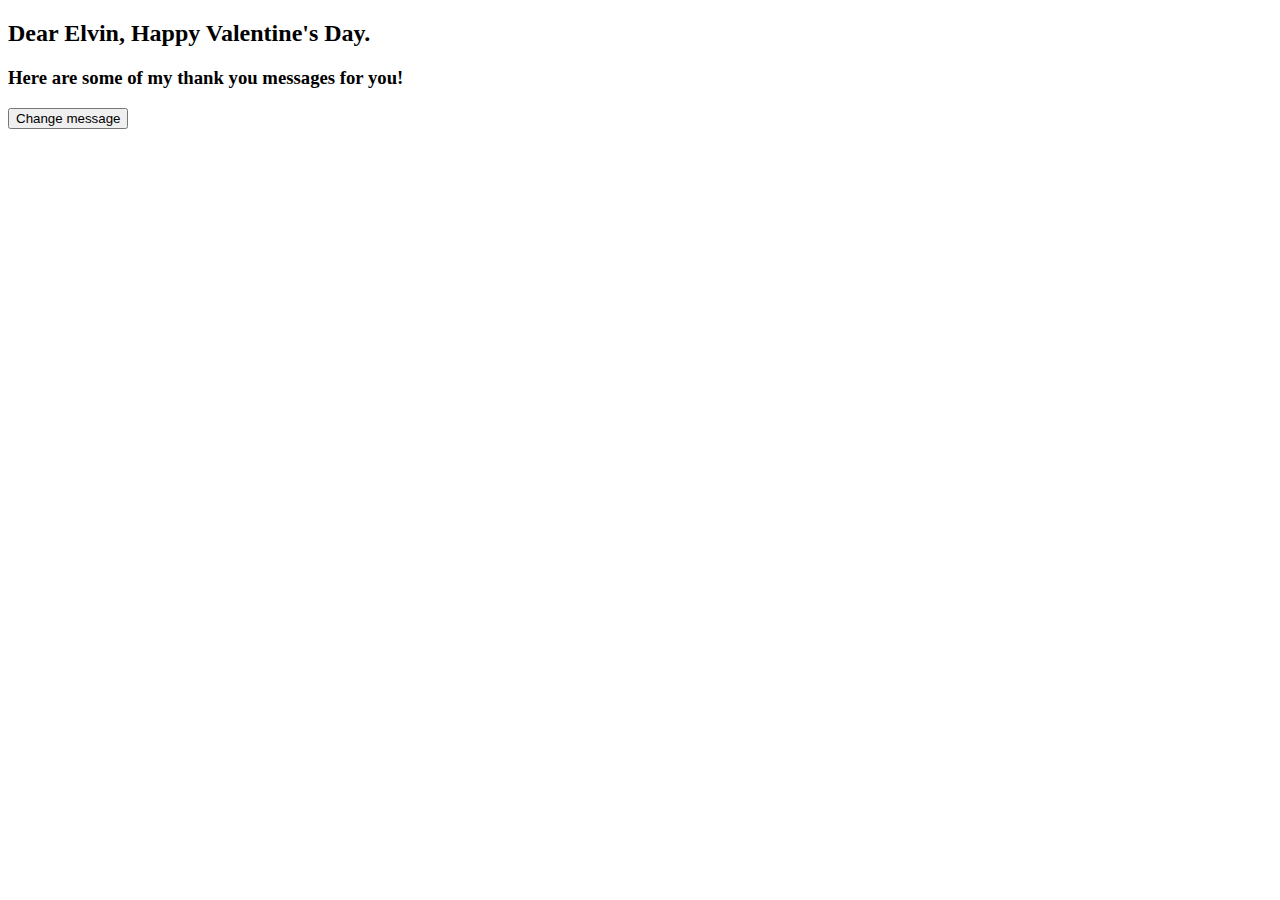
==== index.html @ 19e22b04 "Rename happyvalday.html to index.html" ====
<!DOCTYPE html>
<html>
<head>
    <!-- Name on the tab -->
    <title> Happy Valentine's Day! </title>  
</head>
<body>
    <!-- Input text on webpage -->
    <h2>Dear Elvin, Happy Valentine's Day.</h2>
    <h3>Here are some of my thank you messages for you!</h3>
    
    <!-- The below container holds the img and text of the messages -->
    <div class="container">
        <img id="image" src="images/yubiteme.jpeg" alt="Message Image" class="message-image" style="display: none;">
        <p id="message" style="display: none;">Thank you for making everyday fun for me</p>

        <button onclick="myFunction()" id="select"> Change message </button>
    </div>

    <footer class="footer">
    </footer>
    <script src="script.js"></script>
  </body>
</html>
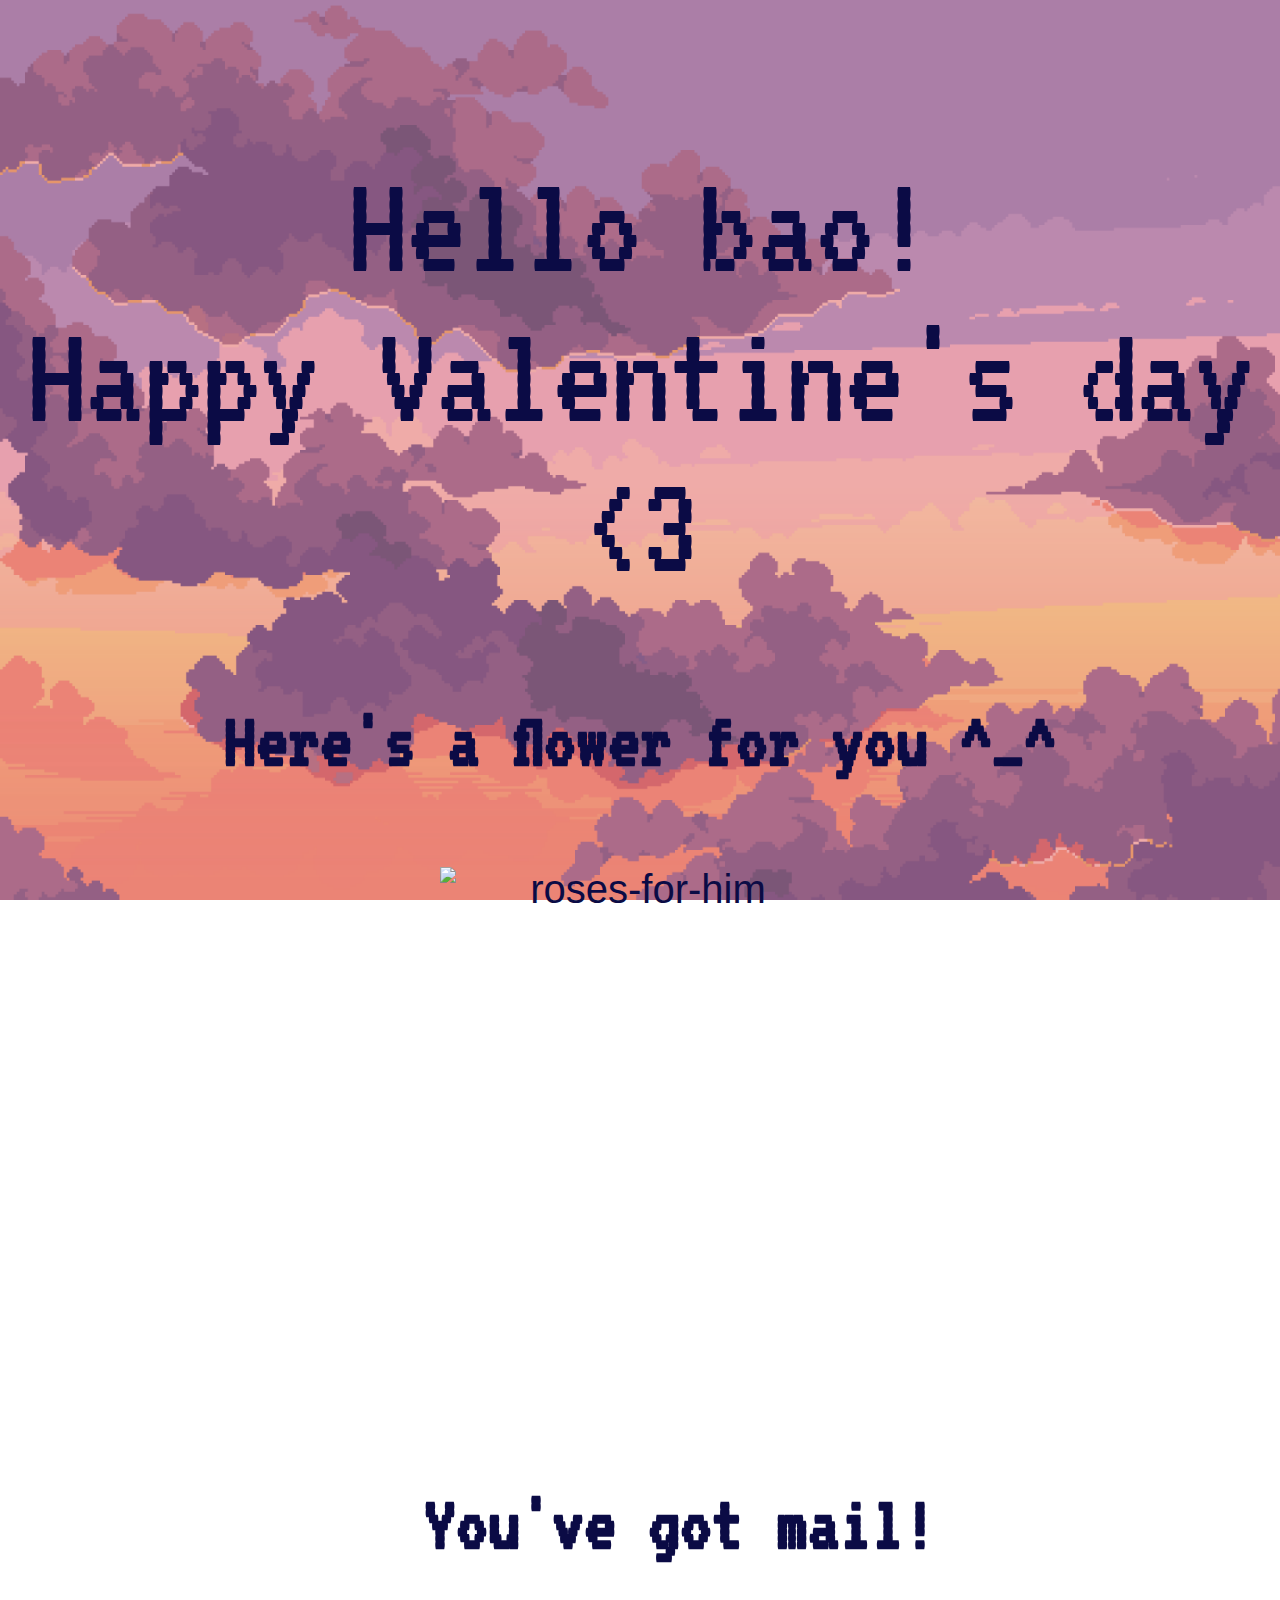
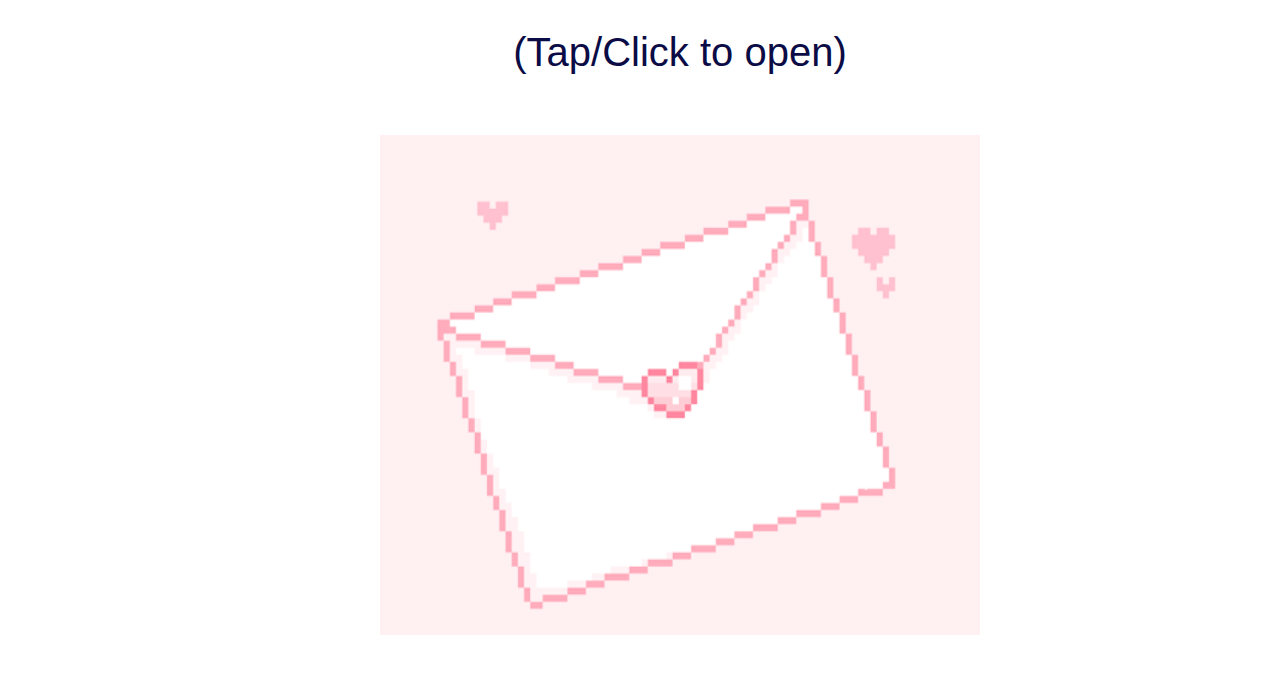
==== commit 03b828f4: "Add files via upload" ====
--- a/index.html
+++ b/index.html
@@ -1,24 +1,42 @@
 <!DOCTYPE html>
-<html>
+<link rel="preconnect" href="https://fonts.googleapis.com">
+<link rel="preconnect" href="https://fonts.gstatic.com" crossorigin>
+<link href="https://fonts.googleapis.com/css2?family=VT323&display=swap" rel="stylesheet">
+<link href='https://fonts.googleapis.com/css?family=Josefin Sans' rel='stylesheet'>
+
 <head>
+    <meta charset="UTF-8">
+    <meta name="viewport" content="width=device-width, initial-scale=1.0">
     <!-- Name on the tab -->
-    <title> Happy Valentine's Day! </title>  
+    <title> Hey... </title>  
+    <link rel="stylesheet" href="style.css">
 </head>
 <body>
+    <header>
     <!-- Input text on webpage -->
-    <h2>Dear Elvin, Happy Valentine's Day.</h2>
-    <h3>Here are some of my thank you messages for you!</h3>
-    
-    <!-- The below container holds the img and text of the messages -->
-    <div class="container">
-        <img id="image" src="images/yubiteme.jpeg" alt="Message Image" class="message-image" style="display: none;">
-        <p id="message" style="display: none;">Thank you for making everyday fun for me</p>
+    <h1>Hello bao! <br> Happy Valentine's day <3</h1>
+    </header>
 
-        <button onclick="myFunction()" id="select"> Change message </button>
+    <body>
+    <h2>Here's a flower for you ^_^</h2>
+    <div class="rose">
+        <img src="images/home-icons/rose-icon.png" alt="roses-for-him">
     </div>
+
+    <div class="icon-row">
+        <div class="icon-column" onclick="goReadMail()">
+            <!-- Icon 1 -->
+            <h2>You've got mail!<br></h2>
+            <p>(Tap/Click to open)</p>
+            <div class="love-letter">
+                <img src="images/pixel-mail.gif" alt="mail-for-him">
+            </div>
+
+    </body>
 
     <footer class="footer">
     </footer>
+    
     <script src="script.js"></script>
   </body>
-</html>
+</html>--- a/style.css
+++ b/style.css
@@ -0,0 +1,158 @@
+h1 {
+    font-family: 'VT323', monospace;
+    font-size: 150px;
+    font-weight: 400;
+    font-style: normal;
+    /* transform: scale(1, 1.5); */
+    color: #0B0B45;
+    letter-spacing: -0.1rem;
+    text-align: center;
+    padding-top: 50px;
+}
+
+h2 {
+    font-family: 'VT323', monospace;
+    font-size: 80px;
+    color: #0B0B45;
+    text-align: center;
+}
+
+body {
+    background: url('images/sky-background.png');
+    background-repeat: no-repeat;
+    background-attachment: fixed;
+    background-size: cover;
+    color: #0B0B45;
+    font-family: 'Helvetica';
+    font-size: 40px;
+    text-align: center;
+}
+
+.rose img{
+    width: 400px;
+    height: 500px;
+    display: block;
+    margin-left: auto;
+    margin-right: auto;
+    padding: 20px;
+}
+
+.love-letter img{
+    width: 600px;
+    height: 500px;
+    display: block;
+    margin-left: auto;
+    margin-right: auto;
+    padding: 20px;
+}
+
+.icon-row {
+    display: flex;
+    justify-content: space-between;
+    max-width: 600px; /* Adjust the maximum width of the row as needed */
+    margin: 0 auto; /* Center the row horizontally */
+}
+
+.icon-column {
+    flex: 1;
+    text-align: center;
+    padding: 20px;
+    padding-bottom: 0%;
+    /* border: 1px solid #ccc; Add a border for better visibility */
+    border-radius: 8px;
+}
+
+img {
+    width: 50px; /* Set the width of the icons as needed */
+    height: 50px; /* Set the height of the icons as needed */
+    margin-bottom: 10px; /* Add some space between the icon and the description */
+}
+
+button {
+    background-color: #0B0B45;
+    color: #ffffff;
+    border: none;
+    padding: 15px 30px;
+    font-size: 30px;
+    font-weight: regular;
+    border-radius: 8px;
+    cursor: pointer;
+    transition: background-color 0.3s ease;
+
+}
+
+.button:hover {
+    background-color: #d472a8;
+}
+
+.container {
+    width: 800px;
+    height: 800px;
+    display: block;
+    margin-left: auto;
+    margin-right: auto;
+    padding: 20px;
+}
+
+.message-image {
+    width: 800px;
+    height: 800px;
+    box-shadow: 0 0 18 0;
+    border-radius: 15px;
+}
+
+.back-button {
+    margin-top: 700px;
+    padding: 10px 20px;
+    font-size: 25px;
+    border-radius: 8px;
+    position: relative;
+}
+
+/* Flip card container */
+/* .flip-card {
+    background-color: #f1f1f1;
+    width: 300px;
+    height: 200px;
+    border: 1px solid #f1f1f1;
+    border-radius: 25px;
+    box-shadow:0 0 10px 3px rgba(0,0,0,.25);
+    perspective: 1000px; /* This gives off the 3D effect to the card
+}*/
+
+/* Position front and back side of the container */
+/* .flip-card-inner {
+    position: relative;
+    width: 100%;
+    height: 100%;
+    text-align: center;
+    transition: transform 0.8s;
+    transform-style: preserve-3d;
+} */
+
+/* Horizontal flip when you move mouse over the flip box container */
+/* .flip-card:hover .flip-card-inner {
+    transform: rotateY(180deg);
+} */
+
+/* Position the front and back side */
+/* .flip-card-front, .flip-card-back {
+    position: absolute;
+    width: 100%;
+    height: 100%;
+    -webkit-backface-visibility: hidden; /* Safari */
+    /* backface-visibility: hidden;
+} */
+
+/* Style the front side (fallback if image is missing) */
+/* .flip-card-front {
+    background-color: pink;
+    color: black;
+} */
+
+/* Style the back side */
+/* .flip-card-back {
+    background-color: pink;
+    color: white;
+    transform: rotateY(180deg);
+} */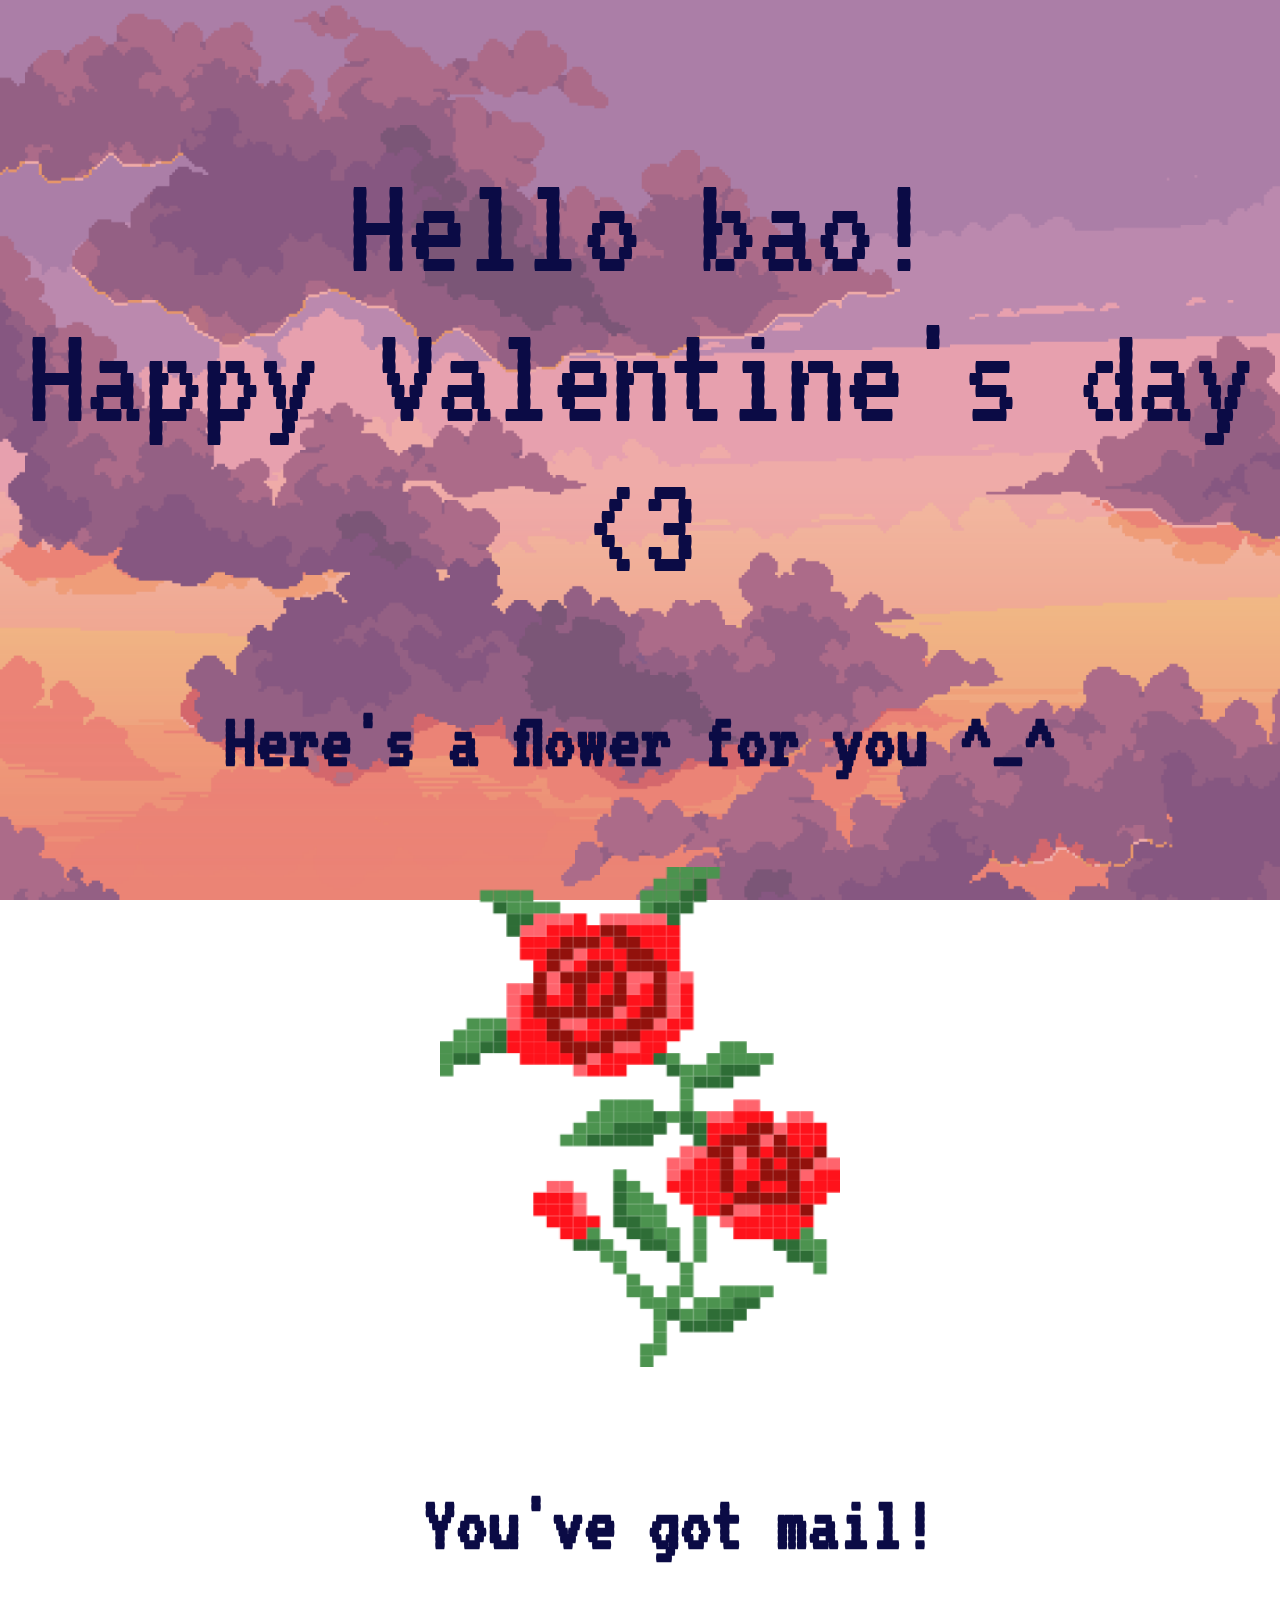
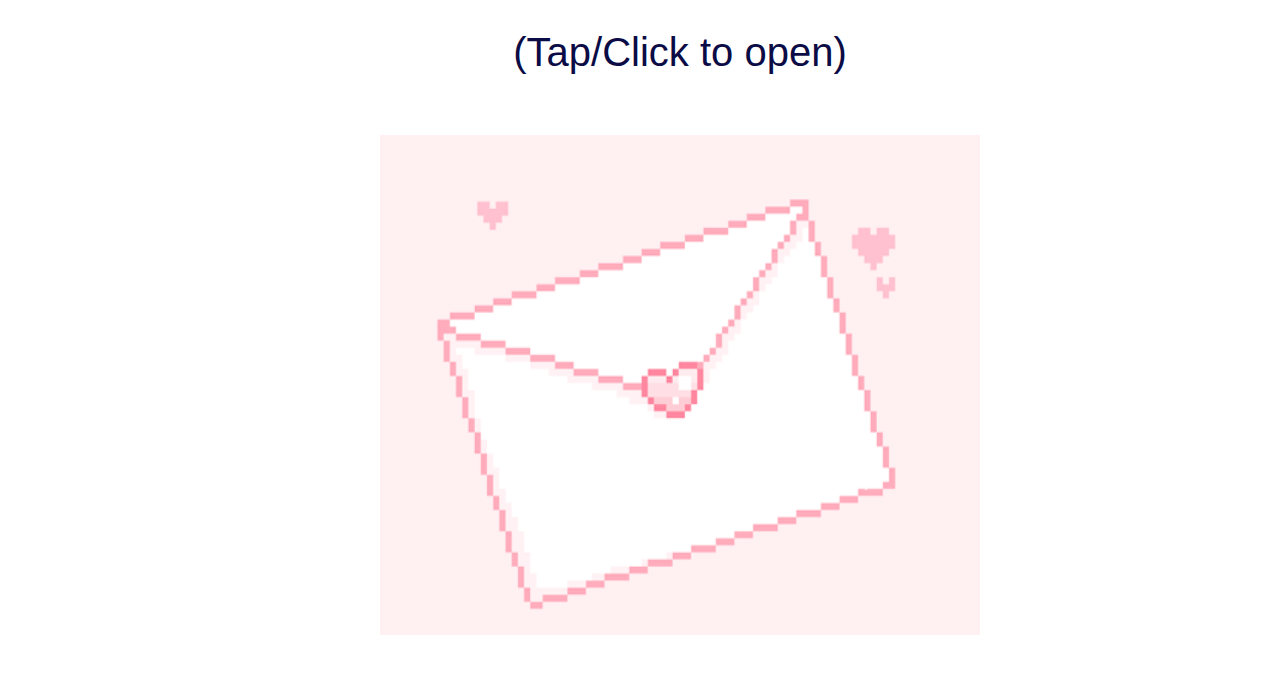
==== commit 6a6e6599: "Add files via upload" ====
--- a/index.html
+++ b/index.html
@@ -20,7 +20,7 @@
     <body>
     <h2>Here's a flower for you ^_^</h2>
     <div class="rose">
-        <img src="images/home-icons/rose-icon.png" alt="roses-for-him">
+        <img src="images/rose-icon.png" alt="roses-for-him">
     </div>
 
     <div class="icon-row">
